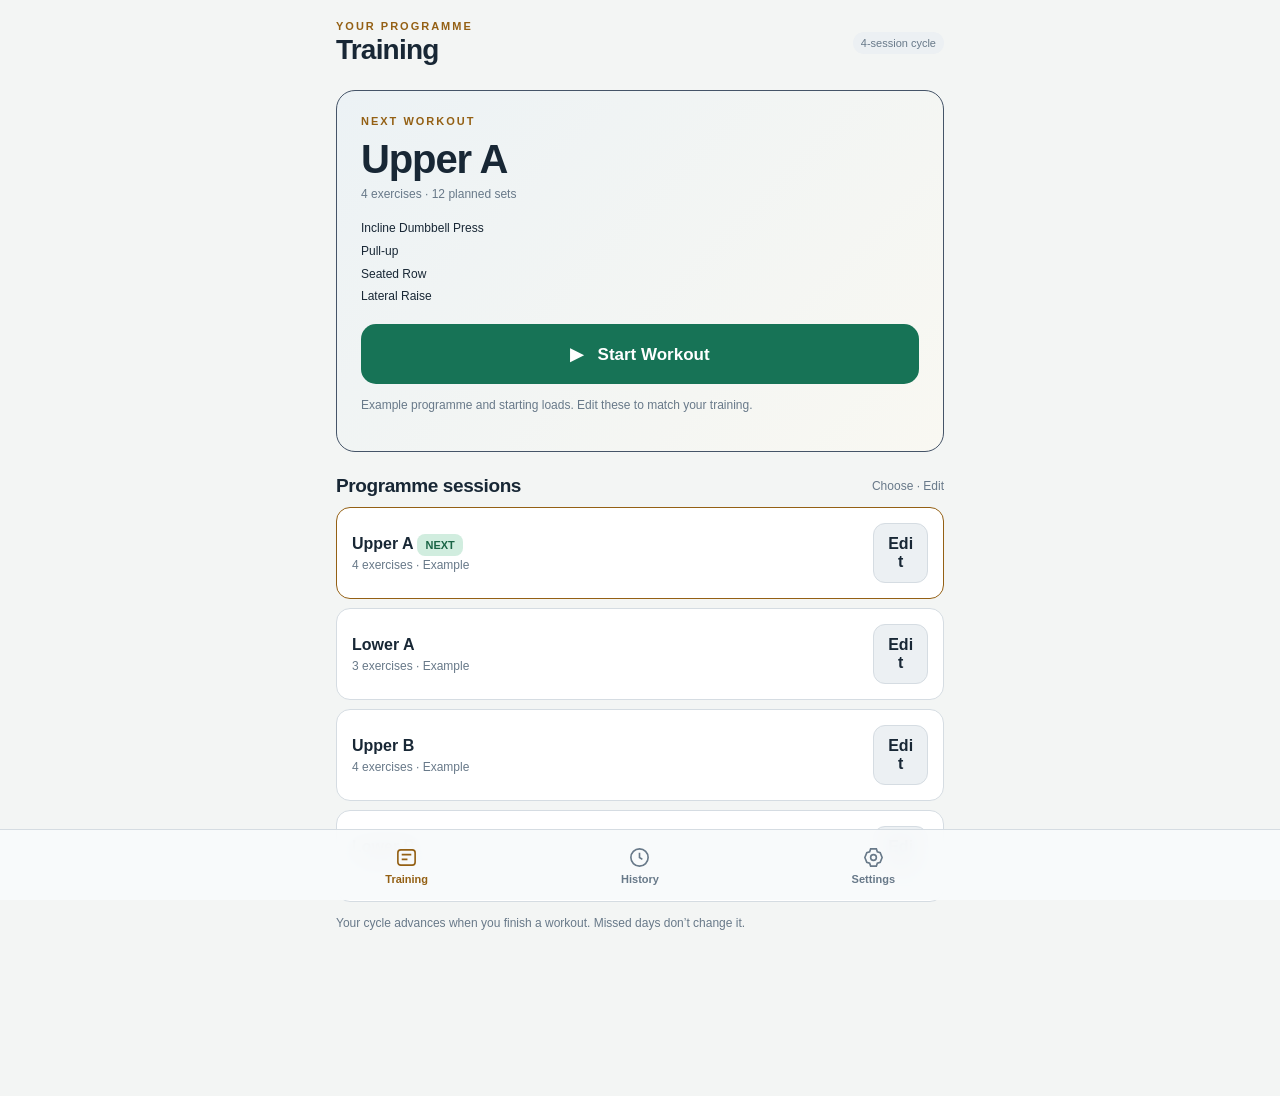
==== index.html @ 86fdd505 "Implement iPhone Training Log Milestone 1" ====
<!doctype html>
<html lang="en-AU"><head>
<meta charset="utf-8"><meta name="viewport" content="width=device-width,initial-scale=1,viewport-fit=cover">
<meta name="theme-color" content="#101923"><meta name="apple-mobile-web-app-capable" content="yes">
<meta name="apple-mobile-web-app-status-bar-style" content="default">
<link rel="manifest" href="./manifest.webmanifest"><link rel="apple-touch-icon" href="./apple-touch-icon.png">
<link rel="icon" href="./icon.svg"><link rel="stylesheet" href="./styles.css"><title>Training Log</title>
</head><body><main id="app" class="app"><p>Loading your training log…</p></main><div id="status" role="status" aria-live="polite"></div><nav id="nav" class="nav" aria-label="Main navigation"></nav><script type="module" src="./app.js"></script></body></html>
---- styles.css ----
:root{font-family:Inter,-apple-system,BlinkMacSystemFont,"Segoe UI",sans-serif;color-scheme:dark;--bg:#0d151e;--card:#182533;--card2:#202f40;--border:#314152;--text:#f4f5f4;--muted:#9cacba;--gold:#dcaa5c;--green:#248564;--green2:#1d473e}*{box-sizing:border-box}body{margin:0;background:var(--bg);color:var(--text)}button,input,select{font:inherit}button{cursor:pointer}button:disabled{opacity:.42;cursor:default}.app{max-width:700px;margin:auto;min-height:100dvh;padding:calc(env(safe-area-inset-top) + 20px) 16px calc(env(safe-area-inset-bottom) + 100px)}header{display:flex;justify-content:space-between;align-items:center;margin-bottom:24px}h1{font-size:28px;margin:2px 0 0;letter-spacing:-.8px}h2{font-size:19px;letter-spacing:-.4px;margin:0}h3{font-size:16px;margin:0}.eyebrow{font-size:11px;font-weight:800;letter-spacing:2px;color:var(--gold);text-transform:uppercase}.muted{color:var(--muted)}.small{font-size:12px}.card{border:1px solid var(--border);background:var(--card);border-radius:19px;padding:17px;margin:12px 0}.hero{background:linear-gradient(135deg,#243649,#192836 72%);border-color:#455468}.hero-title{font-size:33px;font-weight:850;letter-spacing:-1.1px;margin:10px 0 5px}.bigbtn{border:0;border-radius:15px;background:var(--green);color:white;font-weight:800;font-size:17px;padding:19px 20px;width:100%;min-height:60px}.goldbtn{background:var(--gold);color:#16202c}.ghost{border:1px solid var(--border);border-radius:12px;background:var(--card2);color:var(--text);padding:11px 13px;font-weight:650}.ghost.active{border-color:var(--gold);color:var(--gold)}.danger{color:#ed9788}.section-title{display:flex;justify-content:space-between;align-items:center;margin:23px 0 10px}.workout-option{display:flex;justify-content:space-between;gap:12px;align-items:center;border:1px solid var(--border);background:var(--card);border-radius:14px;padding:15px;margin:9px 0}.workout-option.selected{border-color:var(--gold)}.option-name{font-size:16px;font-weight:800}.preview{line-height:1.8}.row{display:flex;align-items:center;justify-content:space-between;gap:10px}.stack{display:flex;flex-direction:column;gap:5px}.nav{position:fixed;bottom:0;left:0;right:0;background:#111d29ee;backdrop-filter:blur(12px);border-top:1px solid var(--border);display:flex;justify-content:center;padding:11px 10px calc(env(safe-area-inset-bottom) + 10px);z-index:20}.nav-inner{width:min(700px,100%);display:grid;grid-template-columns:repeat(3,1fr)}.nav button{border:0;background:none;color:var(--muted);display:flex;flex-direction:column;gap:4px;align-items:center;font-size:11px;font-weight:700;padding:5px}.nav button.active{color:var(--gold)}.nav .ico{font-size:22px}.exercise{padding:0;overflow:hidden}.exhead{display:flex;width:100%;border:0;background:transparent;color:var(--text);justify-content:space-between;align-items:center;text-align:left;padding:17px;gap:12px}.exbody{border-top:1px solid var(--border);padding:14px}.setcard{border:1px solid var(--border);border-radius:14px;padding:12px;margin:10px 0;background:var(--card2)}.setcard.done{border-color:#397c65;background:var(--green2)}.controls{display:grid;grid-template-columns:1fr 1fr;gap:11px;margin:12px 0}.qty{display:grid;grid-template-columns:42px 1fr 42px;align-items:center;gap:5px;margin-top:6px}.qty button{border:1px solid #4d5f6e;background:#304357;color:white;border-radius:10px;min-height:47px;font-size:24px}.qty input{width:100%;min-width:0;border:1px solid var(--border);background:#111d29;color:white;text-align:center;border-radius:10px;height:47px;font-size:18px;font-weight:800}.subtle{font-size:11px;color:var(--muted)}.inline-actions{display:flex;gap:8px;flex-wrap:wrap}.inline-actions button{flex:1}.field{display:flex;flex-direction:column;gap:7px;margin:12px 0}.field input,.field select{background:var(--card2);color:var(--text);border:1px solid var(--border);border-radius:12px;padding:14px;width:100%;font-size:16px}.pill{font-size:11px;padding:5px 8px;background:#2a3848;border-radius:30px;color:#c6d5e2}.success{color:#7fd5ab}.divider{height:1px;background:var(--border);margin:15px 0}.toast{position:fixed;z-index:40;left:50%;top:calc(env(safe-area-inset-top) + 14px);transform:translateX(-50%);border:1px solid #527a67;background:#214d40;color:white;padding:12px 22px;border-radius:12px;max-width:94%;font-weight:750;box-shadow:0 10px 35px #0008}.badge{background:#253b38;color:#91ddb2;padding:5px 8px;border-radius:8px;font-size:11px}.stepper{display:grid;grid-template-columns:50px 1fr 50px;gap:8px;align-items:center}.stepper button{height:52px;background:#334756;border:1px solid #516678;border-radius:12px;color:white;font-size:24px}.stepper strong{text-align:center;font-size:29px}.month{font-size:12px;color:var(--muted)}.hidden{display:none!important}body.light{--bg:#f3f5f4;--card:#ffffff;--card2:#ecf0f3;--border:#d5dce2;--text:#182735;--muted:#687989;color-scheme:light}body.light .qty input{background:#fff;color:#182735}body.light .nav{background:#f8fafbef}body.light .hero{background:linear-gradient(135deg,#ecf2f5,#f9f8f2)}body.light .field input,body.light .field select{color:#182735}body.light .qty button,body.light .stepper button{color:#fff}@media(max-width:380px){.controls{gap:6px}.qty{grid-template-columns:36px 1fr 36px}.card{padding:13px}}
:root{--navbg:#111d29f5;--input:#111d29;--inputtext:#f4f5f4;--previous:#21364b;--green2:#193d33}body.light{--navbg:#f8fafbf5;--input:#fff;--inputtext:#182735;--previous:#e6eef7;--green2:#e5f3eb;--green:#177356;--gold:#946014}button,a,input,select{touch-action:manipulation}button:focus-visible,input:focus-visible,select:focus-visible{outline:3px solid var(--gold);outline-offset:3px}button{min-height:44px}body{overflow-wrap:anywhere}.app{max-width:640px;padding-bottom:calc(env(safe-area-inset-bottom) + 150px)}.nav,.light .nav{background:var(--navbg)}.hero{padding:24px}.hero-title{font-size:40px}.preview{margin:16px 0;line-height:1.9}.progressbar{height:5px;background:var(--border);border-radius:9px;margin-top:14px;overflow:hidden}.progressbar span{display:block;height:100%;background:var(--gold)}.workout-option{width:100%;text-align:left;color:var(--text)}.workout-option .stack{flex:1}.control-row{display:grid;grid-template-columns:70px 1fr;align-items:center;gap:12px;margin:12px 0}.control-row label{font-size:12px;font-weight:700;color:var(--muted)}.qty{grid-template-columns:52px minmax(65px,1fr) 52px;gap:8px;margin:0}.qty button{min-height:52px;background:var(--card);color:var(--text);border-color:var(--border);font-weight:700}.qty input,.light .qty input{height:52px;font-size:23px;background:var(--input);color:var(--inputtext)}.setcard{padding:15px}.setcard .bigbtn{min-height:52px;font-size:16px}.previous-sets{display:grid;grid-template-columns:repeat(3,minmax(0,1fr));gap:7px;margin:10px 0 18px}.previous-tile{background:var(--previous);border-radius:10px;padding:11px 8px;display:flex;flex-direction:column;gap:6px;font-size:12px}.previous-tile strong{font-size:14px}.statgrid{display:grid;grid-template-columns:repeat(2,1fr);gap:12px}.statgrid strong{font-size:30px}.statgrid .card{margin:0}.resume{position:absolute;bottom:100%;width:min(608px,calc(100% - 32px));background:var(--card);border:1px solid var(--green);border-radius:12px;margin-bottom:8px;padding:9px 14px;display:flex;justify-content:space-between;align-items:center;color:var(--text);box-shadow:0 4px 18px #0003}.resume strong{color:var(--gold)}.nav .nav-inner button{min-height:48px}.nav svg{width:23px;height:23px;stroke:currentColor;fill:none;stroke-width:1.7}.saved{font-size:12px;color:var(--muted);white-space:nowrap}.error-banner{position:sticky;top:0;background:#7f2e26;color:white;padding:14px;border-radius:12px;z-index:30;margin:10px 0}.error-banner p{margin:0 0 8px}.editor-row{padding:16px;border:1px solid var(--border);border-radius:15px;background:var(--card);margin:12px 0}.editor-fields{display:grid;grid-template-columns:repeat(2,minmax(0,1fr));gap:10px}.editor-fields .field{margin:0}.wide{grid-column:1/-1}.editor-actions{display:flex;align-items:center;gap:8px;margin-top:14px}.editor-actions button{min-width:44px}.remove{margin-left:auto}.field label{font-size:13px;color:var(--muted)}.empty{text-align:center;padding:32px 24px}.empty-mark{font-size:38px;color:var(--gold);margin-bottom:16px}.pill,.light .pill{color:var(--muted);background:var(--card2)}.badge{color:#94e4b5;background:#214e3e}body.light .badge{color:#1b6546;background:#d1eddf}.danger{color:#d14d38}.note{line-height:1.6}.time{font-variant-numeric:tabular-nums;font-size:21px;font-weight:700;white-space:nowrap}.filter{width:100%;padding:13px;background:var(--card);border:1px solid var(--border);border-radius:12px;color:var(--text)}.endcard{margin-top:24px}.group-label{color:var(--gold);font-size:12px;margin-bottom:12px}.hidden{display:none!important}@media(max-width:380px){.control-row{grid-template-columns:60px 1fr;gap:8px}.qty{grid-template-columns:48px minmax(56px,1fr) 48px;gap:5px}.hero{padding:19px}.hero-title{font-size:34px}}@media(prefers-reduced-motion:no-preference){button{transition:background .15s,border-color .15s}}input::-webkit-inner-spin-button{appearance:none}input[type=number]{appearance:textfield}
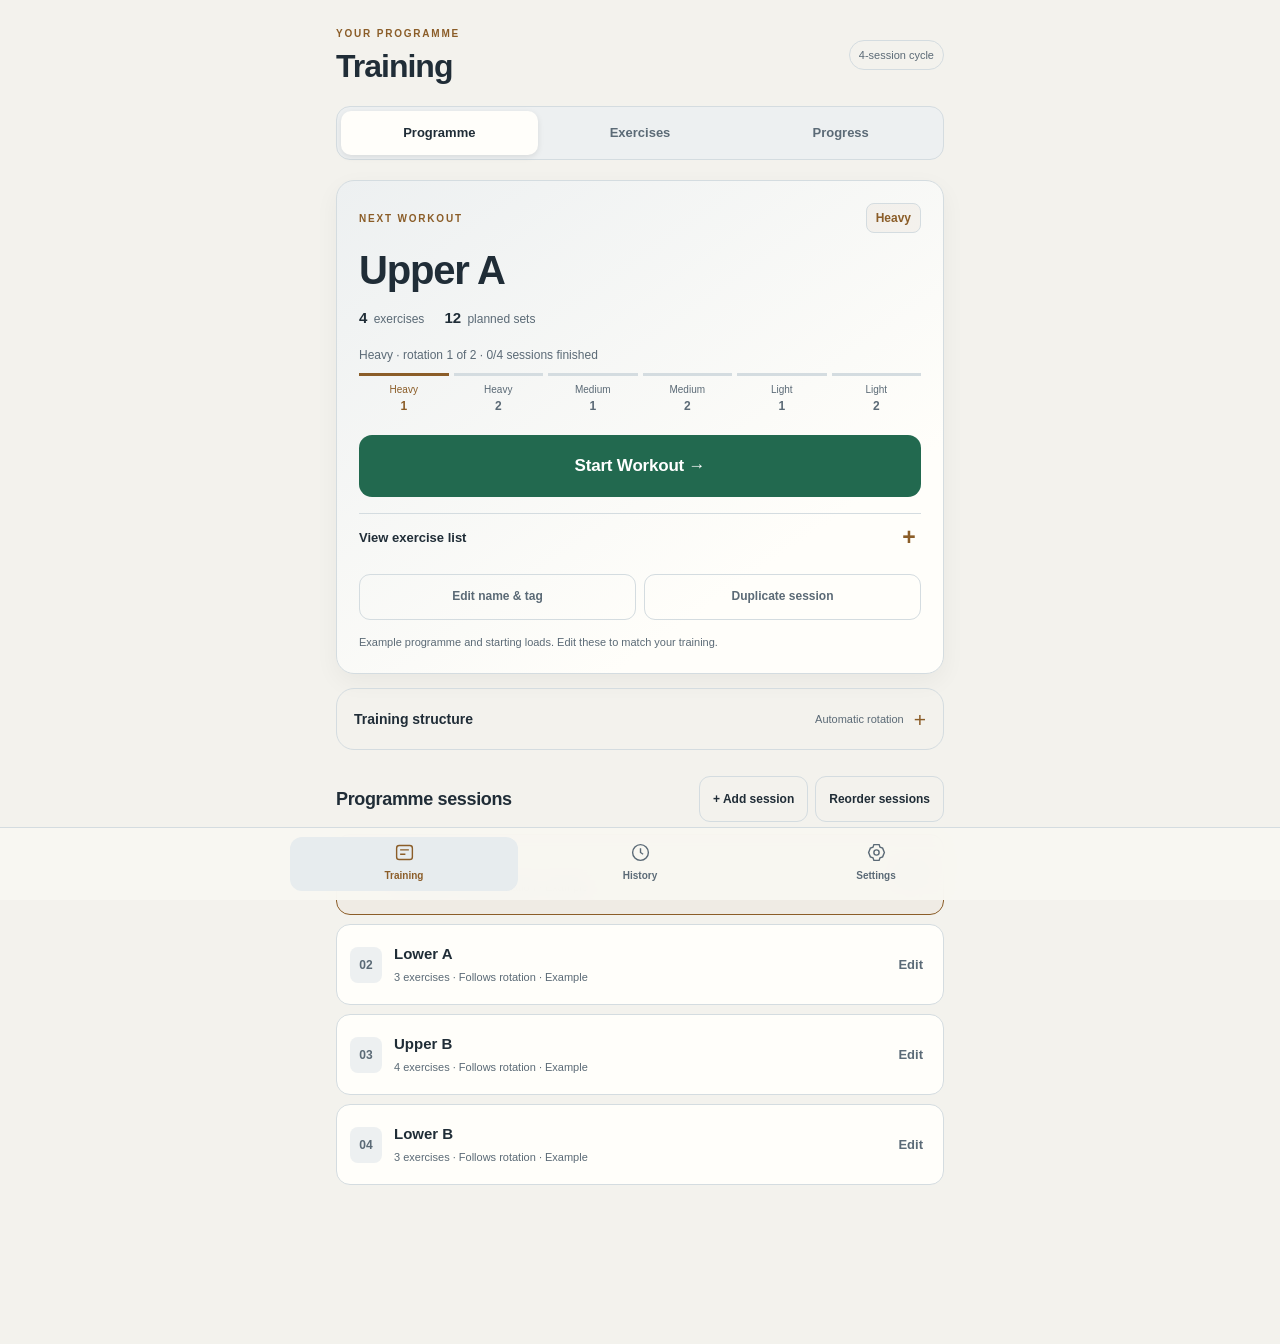
==== commit 7618512a: "Refine mobile visual hierarchy, slate/amber palette and workout cards (v0.13.0)" ====
--- a/index.html
+++ b/index.html
@@ -1,8 +1,8 @@
 <!doctype html>
 <html lang="en-AU"><head>
 <meta charset="utf-8"><meta name="viewport" content="width=device-width,initial-scale=1,viewport-fit=cover">
-<meta name="theme-color" content="#101923"><meta name="apple-mobile-web-app-capable" content="yes">
+<meta name="theme-color" content="#101820"><meta name="apple-mobile-web-app-capable" content="yes">
 <meta name="apple-mobile-web-app-status-bar-style" content="default">
 <link rel="manifest" href="./manifest.webmanifest"><link rel="apple-touch-icon" href="./apple-touch-icon.png">
-<link rel="icon" href="./icon.svg"><link rel="stylesheet" href="./styles.css"><title>Training Log</title>
+<link rel="icon" href="./icon.svg"><link rel="stylesheet" href="./styles.css"><link rel="stylesheet" href="./polish.css"><title>Training Log</title>
 </head><body><main id="app" class="app"><p>Loading your training log…</p></main><div id="status" role="status" aria-live="polite"></div><nav id="nav" class="nav" aria-label="Main navigation"></nav><script type="module" src="./app.js"></script></body></html>
--- a/styles.css
+++ b/styles.css
@@ -1,3 +1,99 @@
 
 :root{font-family:Inter,-apple-system,BlinkMacSystemFont,"Segoe UI",sans-serif;color-scheme:dark;--bg:#0d151e;--card:#182533;--card2:#202f40;--border:#314152;--text:#f4f5f4;--muted:#9cacba;--gold:#dcaa5c;--green:#248564;--green2:#1d473e}*{box-sizing:border-box}body{margin:0;background:var(--bg);color:var(--text)}button,input,select{font:inherit}button{cursor:pointer}button:disabled{opacity:.42;cursor:default}.app{max-width:700px;margin:auto;min-height:100dvh;padding:calc(env(safe-area-inset-top) + 20px) 16px calc(env(safe-area-inset-bottom) + 100px)}header{display:flex;justify-content:space-between;align-items:center;margin-bottom:24px}h1{font-size:28px;margin:2px 0 0;letter-spacing:-.8px}h2{font-size:19px;letter-spacing:-.4px;margin:0}h3{font-size:16px;margin:0}.eyebrow{font-size:11px;font-weight:800;letter-spacing:2px;color:var(--gold);text-transform:uppercase}.muted{color:var(--muted)}.small{font-size:12px}.card{border:1px solid var(--border);background:var(--card);border-radius:19px;padding:17px;margin:12px 0}.hero{background:linear-gradient(135deg,#243649,#192836 72%);border-color:#455468}.hero-title{font-size:33px;font-weight:850;letter-spacing:-1.1px;margin:10px 0 5px}.bigbtn{border:0;border-radius:15px;background:var(--green);color:white;font-weight:800;font-size:17px;padding:19px 20px;width:100%;min-height:60px}.goldbtn{background:var(--gold);color:#16202c}.ghost{border:1px solid var(--border);border-radius:12px;background:var(--card2);color:var(--text);padding:11px 13px;font-weight:650}.ghost.active{border-color:var(--gold);color:var(--gold)}.danger{color:#ed9788}.section-title{display:flex;justify-content:space-between;align-items:center;margin:23px 0 10px}.workout-option{display:flex;justify-content:space-between;gap:12px;align-items:center;border:1px solid var(--border);background:var(--card);border-radius:14px;padding:15px;margin:9px 0}.workout-option.selected{border-color:var(--gold)}.option-name{font-size:16px;font-weight:800}.preview{line-height:1.8}.row{display:flex;align-items:center;justify-content:space-between;gap:10px}.stack{display:flex;flex-direction:column;gap:5px}.nav{position:fixed;bottom:0;left:0;right:0;background:#111d29ee;backdrop-filter:blur(12px);border-top:1px solid var(--border);display:flex;justify-content:center;padding:11px 10px calc(env(safe-area-inset-bottom) + 10px);z-index:20}.nav-inner{width:min(700px,100%);display:grid;grid-template-columns:repeat(3,1fr)}.nav button{border:0;background:none;color:var(--muted);display:flex;flex-direction:column;gap:4px;align-items:center;font-size:11px;font-weight:700;padding:5px}.nav button.active{color:var(--gold)}.nav .ico{font-size:22px}.exercise{padding:0;overflow:hidden}.exhead{display:flex;width:100%;border:0;background:transparent;color:var(--text);justify-content:space-between;align-items:center;text-align:left;padding:17px;gap:12px}.exbody{border-top:1px solid var(--border);padding:14px}.setcard{border:1px solid var(--border);border-radius:14px;padding:12px;margin:10px 0;background:var(--card2)}.setcard.done{border-color:#397c65;background:var(--green2)}.controls{display:grid;grid-template-columns:1fr 1fr;gap:11px;margin:12px 0}.qty{display:grid;grid-template-columns:42px 1fr 42px;align-items:center;gap:5px;margin-top:6px}.qty button{border:1px solid #4d5f6e;background:#304357;color:white;border-radius:10px;min-height:47px;font-size:24px}.qty input{width:100%;min-width:0;border:1px solid var(--border);background:#111d29;color:white;text-align:center;border-radius:10px;height:47px;font-size:18px;font-weight:800}.subtle{font-size:11px;color:var(--muted)}.inline-actions{display:flex;gap:8px;flex-wrap:wrap}.inline-actions button{flex:1}.field{display:flex;flex-direction:column;gap:7px;margin:12px 0}.field input,.field select{background:var(--card2);color:var(--text);border:1px solid var(--border);border-radius:12px;padding:14px;width:100%;font-size:16px}.pill{font-size:11px;padding:5px 8px;background:#2a3848;border-radius:30px;color:#c6d5e2}.success{color:#7fd5ab}.divider{height:1px;background:var(--border);margin:15px 0}.toast{position:fixed;z-index:40;left:50%;top:calc(env(safe-area-inset-top) + 14px);transform:translateX(-50%);border:1px solid #527a67;background:#214d40;color:white;padding:12px 22px;border-radius:12px;max-width:94%;font-weight:750;box-shadow:0 10px 35px #0008}.badge{background:#253b38;color:#91ddb2;padding:5px 8px;border-radius:8px;font-size:11px}.stepper{display:grid;grid-template-columns:50px 1fr 50px;gap:8px;align-items:center}.stepper button{height:52px;background:#334756;border:1px solid #516678;border-radius:12px;color:white;font-size:24px}.stepper strong{text-align:center;font-size:29px}.month{font-size:12px;color:var(--muted)}.hidden{display:none!important}body.light{--bg:#f3f5f4;--card:#ffffff;--card2:#ecf0f3;--border:#d5dce2;--text:#182735;--muted:#687989;color-scheme:light}body.light .qty input{background:#fff;color:#182735}body.light .nav{background:#f8fafbef}body.light .hero{background:linear-gradient(135deg,#ecf2f5,#f9f8f2)}body.light .field input,body.light .field select{color:#182735}body.light .qty button,body.light .stepper button{color:#fff}@media(max-width:380px){.controls{gap:6px}.qty{grid-template-columns:36px 1fr 36px}.card{padding:13px}}
 :root{--navbg:#111d29f5;--input:#111d29;--inputtext:#f4f5f4;--previous:#21364b;--green2:#193d33}body.light{--navbg:#f8fafbf5;--input:#fff;--inputtext:#182735;--previous:#e6eef7;--green2:#e5f3eb;--green:#177356;--gold:#946014}button,a,input,select{touch-action:manipulation}button:focus-visible,input:focus-visible,select:focus-visible{outline:3px solid var(--gold);outline-offset:3px}button{min-height:44px}body{overflow-wrap:anywhere}.app{max-width:640px;padding-bottom:calc(env(safe-area-inset-bottom) + 150px)}.nav,.light .nav{background:var(--navbg)}.hero{padding:24px}.hero-title{font-size:40px}.preview{margin:16px 0;line-height:1.9}.progressbar{height:5px;background:var(--border);border-radius:9px;margin-top:14px;overflow:hidden}.progressbar span{display:block;height:100%;background:var(--gold)}.workout-option{width:100%;text-align:left;color:var(--text)}.workout-option .stack{flex:1}.control-row{display:grid;grid-template-columns:70px 1fr;align-items:center;gap:12px;margin:12px 0}.control-row label{font-size:12px;font-weight:700;color:var(--muted)}.qty{grid-template-columns:52px minmax(65px,1fr) 52px;gap:8px;margin:0}.qty button{min-height:52px;background:var(--card);color:var(--text);border-color:var(--border);font-weight:700}.qty input,.light .qty input{height:52px;font-size:23px;background:var(--input);color:var(--inputtext)}.setcard{padding:15px}.setcard .bigbtn{min-height:52px;font-size:16px}.previous-sets{display:grid;grid-template-columns:repeat(3,minmax(0,1fr));gap:7px;margin:10px 0 18px}.previous-tile{background:var(--previous);border-radius:10px;padding:11px 8px;display:flex;flex-direction:column;gap:6px;font-size:12px}.previous-tile strong{font-size:14px}.statgrid{display:grid;grid-template-columns:repeat(2,1fr);gap:12px}.statgrid strong{font-size:30px}.statgrid .card{margin:0}.resume{position:absolute;bottom:100%;width:min(608px,calc(100% - 32px));background:var(--card);border:1px solid var(--green);border-radius:12px;margin-bottom:8px;padding:9px 14px;display:flex;justify-content:space-between;align-items:center;color:var(--text);box-shadow:0 4px 18px #0003}.resume strong{color:var(--gold)}.nav .nav-inner button{min-height:48px}.nav svg{width:23px;height:23px;stroke:currentColor;fill:none;stroke-width:1.7}.saved{font-size:12px;color:var(--muted);white-space:nowrap}.error-banner{position:sticky;top:0;background:#7f2e26;color:white;padding:14px;border-radius:12px;z-index:30;margin:10px 0}.error-banner p{margin:0 0 8px}.editor-row{padding:16px;border:1px solid var(--border);border-radius:15px;background:var(--card);margin:12px 0}.editor-fields{display:grid;grid-template-columns:repeat(2,minmax(0,1fr));gap:10px}.editor-fields .field{margin:0}.wide{grid-column:1/-1}.editor-actions{display:flex;align-items:center;gap:8px;margin-top:14px}.editor-actions button{min-width:44px}.remove{margin-left:auto}.field label{font-size:13px;color:var(--muted)}.empty{text-align:center;padding:32px 24px}.empty-mark{font-size:38px;color:var(--gold);margin-bottom:16px}.pill,.light .pill{color:var(--muted);background:var(--card2)}.badge{color:#94e4b5;background:#214e3e}body.light .badge{color:#1b6546;background:#d1eddf}.danger{color:#d14d38}.note{line-height:1.6}.time{font-variant-numeric:tabular-nums;font-size:21px;font-weight:700;white-space:nowrap}.filter{width:100%;padding:13px;background:var(--card);border:1px solid var(--border);border-radius:12px;color:var(--text)}.endcard{margin-top:24px}.group-label{color:var(--gold);font-size:12px;margin-bottom:12px}.hidden{display:none!important}@media(max-width:380px){.control-row{grid-template-columns:60px 1fr;gap:8px}.qty{grid-template-columns:48px minmax(56px,1fr) 48px;gap:5px}.hero{padding:19px}.hero-title{font-size:34px}}@media(prefers-reduced-motion:no-preference){button{transition:background .15s,border-color .15s}}input::-webkit-inner-spin-button{appearance:none}input[type=number]{appearance:textfield}
+/* Keep light-mode controls legible; give numeric controls full width on phones. */
+body.light .qty button{color:var(--text)}
+.goldbtn{background:#dcaa5c;color:#16202c}
+.control-row{grid-template-columns:70px minmax(0,1fr)}
+.qty{min-width:0}
+@media(max-width:430px){.control-row{grid-template-columns:minmax(0,1fr);gap:7px}.control-row label br{display:none}.control-row label{display:flex;gap:4px}.exercise{padding:0}}
+.workout-option .ghost{flex-shrink:0;white-space:nowrap}
+/* Keep programme controls and custom session names within narrow screens. */
+.section-title{flex-wrap:wrap;gap:10px}
+.section-title>button{flex-shrink:0;min-height:44px}
+.workout-option>.exhead{flex:1;min-width:0}
+.workout-option .stack{min-width:0;overflow-wrap:anywhere}
+.hero-title{overflow-wrap:anywhere}
+/* Clear, stable exercise headers even when a name wraps across lines. */
+.exercise>.exhead{min-height:82px;padding:17px 16px;gap:14px}
+.exercise>.exhead>.stack{flex:1;min-width:0;gap:7px;overflow-wrap:anywhere}
+.exercise>.exhead strong{font-size:17px;line-height:1.4}
+.exercise>.exhead>span[aria-hidden="true"]{flex:0 0 36px;width:36px;height:36px;display:grid;place-items:center;border:1px solid var(--border);border-radius:50%;background:var(--card2);line-height:1}
+.exercise>.exhead[aria-expanded="true"]>span[aria-hidden="true"]{border-color:var(--gold)}
+.exercise>.exhead:focus-visible{outline:2px solid var(--gold);outline-offset:-4px;border-radius:18px}
+.exercise-status{display:flex;align-items:center;flex-wrap:wrap;gap:8px}
+.exercise-status .badge{white-space:nowrap}
+.exercise-log{font-size:12px;line-height:1.6;font-weight:500;color:var(--text);overflow-wrap:anywhere}
+.exercise.complete{border-color:var(--green)}
+.exercise.complete>.exhead{background:var(--green2)}
+/* Make the current set readable at a glance and distinguish Undo from Log. */
+.setcard{border-radius:16px;padding:16px;margin:14px 0}
+.setcard>.row:first-child{margin-bottom:16px}
+.setcard>.row:first-child>strong{font-size:18px;line-height:1.4}
+.setcard .control-row{gap:8px;margin:15px 0}
+.setcard .control-row label{font-size:13px;letter-spacing:.2px}
+.setcard .qty input{height:56px;font-size:28px;font-variant-numeric:tabular-nums}
+.setcard .qty button{min-height:56px;font-size:27px}
+.setcard>.bigbtn{margin-top:4px;min-height:56px;font-size:17px}
+.setcard.done>.bigbtn{background:var(--card);color:var(--text);border:1px solid var(--border);font-size:15px}
+.setcard.done>.row:first-child>strong{color:#a7e8c1}
+body.light .setcard.done>.row:first-child>strong{color:#176247}
+/* Separate dates, names and recorded results in the workout history. */
+.history-entry{padding:17px 16px;gap:14px;align-items:center}
+.history-main{display:flex;flex:1;min-width:0;flex-direction:column;gap:12px}
+.history-top{display:flex;align-items:center;justify-content:space-between;flex-wrap:wrap;gap:8px;font-size:12px;color:var(--muted)}
+.history-top .pill{white-space:nowrap}
+.history-name{font-size:18px;line-height:1.4;overflow-wrap:anywhere}
+.history-metrics{display:flex;flex-wrap:wrap;gap:10px 18px;color:var(--muted);font-size:12px;line-height:1.5}
+.history-metrics strong{font-size:15px;font-variant-numeric:tabular-nums;color:var(--text);margin-right:3px}
+.history-chevron{flex:0 0 20px;text-align:center;font-size:28px;color:var(--gold)}
+.workout-recap{margin-top:16px}
+.recap-exercise+.recap-exercise{border-top:1px solid var(--border);margin-top:16px;padding-top:16px}
+.recap-exercise h4{font-size:15px;line-height:1.5;margin:0 0 6px;overflow-wrap:anywhere}
+.recap-set{display:flex;align-items:baseline;justify-content:space-between;gap:12px;padding:10px 0}
+.recap-set>span{flex-shrink:0;font-size:12px}
+.recap-set strong{min-width:0;text-align:right;font-size:16px;line-height:1.5;font-variant-numeric:tabular-nums;overflow-wrap:anywhere}
+.recap-set strong span{font-size:12px;font-weight:500}
+/* A shared set / load / reps layout for reviews, records and comparisons. */
+.set-table{width:100%;table-layout:fixed;border-collapse:collapse;margin:12px 0 18px;font-size:14px;font-variant-numeric:tabular-nums}
+.set-table .set-column{width:36%}
+.set-table .value-column{width:32%}
+.set-table th,.set-table td{padding:12px 8px;border-bottom:1px solid var(--border);text-align:right;overflow-wrap:anywhere}
+.set-table th:first-child{padding-left:0;text-align:left}
+.set-table th:last-child,.set-table td:last-child{padding-right:0}
+.set-table thead th{font-size:12px;font-weight:650;color:var(--muted)}
+.set-table tbody th{font-size:13px;font-weight:600}
+.set-table td{font-size:17px;font-weight:750}
+.set-table .unlogged-row{color:var(--muted)}
+.set-status{display:block;font-size:11px;font-weight:500;margin-top:4px;color:var(--muted)}
+.unlogged-notice{font-size:14px;line-height:1.6;border-left:3px solid var(--gold);padding:10px 12px;background:var(--card2);border-radius:0 8px 8px 0}
+.finish-actions{display:grid;gap:12px;margin-top:18px}
+.finish-actions>.ghost{min-height:52px;white-space:normal;line-height:1.5}
+.review-heading{font-size:17px;margin-top:24px}
+.exercise-visibility{margin:16px 0}
+/* Keep the workout action close; expand the programme preview on demand. */
+.programme-preview{margin:16px 0;border-top:1px solid var(--border)}
+.programme-preview summary{display:flex;align-items:center;justify-content:space-between;gap:12px;min-height:48px;padding:12px 0;cursor:pointer;list-style:none;font-size:14px;font-weight:700;color:var(--text)}
+.programme-preview summary::-webkit-details-marker{display:none}
+.programme-preview summary::after{content:'+';flex:0 0 24px;text-align:center;color:var(--gold);font-size:23px;line-height:1}
+.programme-preview[open] summary::after{content:'−'}
+.programme-preview summary:focus-visible{outline:2px solid var(--gold);outline-offset:3px;border-radius:6px}
+.programme-preview ol{margin:0;padding:0 0 0 22px;font-size:13px;line-height:1.5}
+.programme-preview li{padding:10px 0;border-top:1px solid var(--border)}
+.programme-preview li::marker{color:var(--muted)}
+.preview-exercise{display:flex;justify-content:space-between;align-items:baseline;gap:12px}
+.preview-exercise>span:first-child{min-width:0;overflow-wrap:anywhere}
+.preview-exercise>span:last-child{flex-shrink:0;white-space:nowrap}
+.field input[type="checkbox"]{width:20px;height:20px;padding:0;vertical-align:middle;margin-right:8px;accent-color:var(--green)}
+.group-badge{display:block;width:fit-content;max-width:100%;margin:7px 0;color:var(--gold);border:1px solid var(--border);border-radius:8px;padding:5px 8px;font-size:11px;font-weight:700;line-height:1.4;overflow-wrap:anywhere}
+.group-editor summary{font-weight:750;cursor:pointer;min-height:44px;display:list-item;padding:10px 0;line-height:1.5}
+.group-editor summary:focus-visible{outline:2px solid var(--gold);outline-offset:3px;border-radius:5px}
+.group-choice{display:flex;align-items:center;gap:12px;min-height:48px;padding:10px 0;border-top:1px solid var(--border);cursor:pointer;font-size:14px;line-height:1.5}
+.group-choice input[type="checkbox"]{width:22px;height:22px;min-height:22px;margin:0;padding:0;flex-shrink:0;accent-color:var(--green)}
+.group-choice>span{min-width:0;overflow-wrap:anywhere}.group-summary{display:flex;align-items:center;justify-content:space-between;gap:12px;margin:12px 0;padding:10px 0;border-bottom:1px solid var(--border)}
+.group-summary>span{display:flex;flex-direction:column;gap:5px;min-width:0;overflow-wrap:anywhere}.group-summary button{flex-shrink:0}
+.order-session-name{min-width:0;overflow-wrap:anywhere}.order-arrows{flex-wrap:nowrap;flex-shrink:0}
+.editor-drag-row{display:flex;align-items:center;justify-content:space-between;gap:10px}.editor-drag-row:empty{display:none}.drag-handle{display:flex;align-items:center;justify-content:center;gap:7px;margin-left:auto;min-width:84px;min-height:48px;touch-action:none;cursor:grab;user-select:none;-webkit-user-select:none;-webkit-touch-callout:none}.drag-handle svg{width:13px;height:22px;fill:currentColor;pointer-events:none}.drag-handle span{pointer-events:none}.drag-handle[aria-pressed="true"]{cursor:grabbing;border-color:var(--gold);color:var(--gold)}.editor-row.drag-source{opacity:.65}.editor-row.drop-before{box-shadow:inset 0 4px 0 var(--gold)}.editor-row.drop-after{box-shadow:inset 0 -4px 0 var(--gold)}
+.library-search{display:grid;grid-template-columns:minmax(0,1fr) auto;align-items:end;gap:10px;margin:14px 0 18px}.library-search .field{margin:0;min-width:0}.library-search button{min-height:48px}.library-entry{width:100%;text-align:left;color:var(--text);min-height:72px}.library-entry .stack{min-width:0;overflow-wrap:anywhere}.library-entry>span:last-child{flex-shrink:0}.library-entry:focus-visible{outline:2px solid var(--gold);outline-offset:3px}.exercise-history{background:var(--card2)}.exercise-history .row>.stack{min-width:0;overflow-wrap:anywhere}.exercise-history .row>button{flex-shrink:0}
+.progress-totals .card{min-width:0}.progress-totals strong{font-size:clamp(23px,6vw,30px);overflow-wrap:anywhere}.load-chart{display:block;width:100%;height:auto;margin:18px 0 8px;overflow:visible}.load-chart text{fill:var(--muted);font-family:inherit;font-size:11px}.chart-grid{stroke:var(--border);stroke-width:1}.chart-line{fill:none;stroke:var(--gold);stroke-width:2;vector-effect:non-scaling-stroke}.chart-point{fill:var(--gold);stroke:var(--card);stroke-width:1.5}.load-history-row{display:flex;justify-content:space-between;align-items:center;gap:12px;padding:13px 0;border-top:1px solid var(--border)}.load-history-row>.stack{min-width:0;overflow-wrap:anywhere}.load-history-row>button{flex-shrink:0}
+.phase-label{font-size:12px;color:var(--gold);margin:12px 0;line-height:1.6}.phase-steps{display:grid;grid-template-columns:repeat(6,minmax(0,1fr));gap:5px;margin:12px 0 18px}.phase-steps span{font-size:11px;text-align:center;color:var(--muted);padding-top:9px;border-top:4px solid var(--border)}.phase-steps .current{color:var(--gold);border-color:var(--gold)}.comparison-tabs{display:flex;gap:5px;flex-wrap:wrap;margin-bottom:14px}.comparison-tabs button{flex:1;font-size:12px;padding:8px;min-height:44px}.rest-bar{display:flex;align-items:center;justify-content:space-between;gap:12px;background:var(--card);border:1px solid var(--border);padding:10px 14px;border-radius:12px;margin:12px 0;color:var(--muted)}.rest-bar strong{font-variant-numeric:tabular-nums;color:var(--text);margin-left:9px;font-size:19px}
--- a/polish.css
+++ b/polish.css
@@ -0,0 +1,91 @@
+/* A restrained visual layer; workout data and controls retain their contracts. */
+:root{
+  font-family:-apple-system,BlinkMacSystemFont,"Segoe UI",sans-serif;
+  --bg:#101820;--card:#18232e;--card2:#1e2c39;--border:#30404d;
+  --text:#f1f2ee;--muted:#a7b3bd;--gold:#dfb87c;--green:#29765c;
+  --green2:#193b30;--previous:#203447;--input:#13202a;--inputtext:#f1f2ee;
+  --navbg:#101820f5;--selection:#273642;--amber-tint:#dfb87c12;
+}
+body.light{
+  --bg:#f3f2ed;--card:#fffefa;--card2:#edf0f1;--border:#d4dce0;
+  --text:#202d37;--muted:#5b6a76;--gold:#8b5d28;--green:#22694f;
+  --green2:#e4f0e8;--previous:#e6edf3;--input:#fffefa;--inputtext:#202d37;
+  --navbg:#f8f7f2f5;--selection:#e7ecee;--amber-tint:#8b5d280c;
+}
+body{line-height:1.5;-webkit-font-smoothing:antialiased}
+.app{max-width:640px;padding-top:calc(env(safe-area-inset-top) + 26px)}
+header{gap:16px;align-items:center;margin-bottom:22px}
+header>div{min-width:0}h1{font-size:32px;line-height:1.14;font-weight:750;letter-spacing:-1px;margin:7px 0 0}
+h2{font-size:18px;font-weight:700;letter-spacing:-.35px}h3{font-weight:650;line-height:1.45}
+.eyebrow{font-size:10px;letter-spacing:1.8px;font-weight:750}.small{font-size:13px}.subtle{font-size:11px;line-height:1.55}
+.card{border-radius:18px;padding:19px;margin:14px 0;border-color:var(--border);box-shadow:0 3px 14px #00000008}
+.ghost{border-radius:11px;padding:10px 13px;font-weight:600;font-size:13px;line-height:1.4;min-height:46px;background:var(--card2)}
+.ghost.active{border-color:var(--gold);background:var(--amber-tint);color:var(--gold)}
+.bigbtn{border-radius:13px;min-height:58px;font-weight:700;letter-spacing:-.2px;background:var(--green);line-height:1.4}
+.pill,.light .pill{font-size:11px;border:1px solid var(--border);background:transparent;white-space:nowrap;padding:6px 9px}
+.training-tabs{display:grid;grid-template-columns:repeat(3,minmax(0,1fr));gap:4px;padding:4px;background:var(--card2);border:1px solid var(--border);border-radius:14px;margin-bottom:20px}
+.training-tabs .ghost{border:0;background:transparent;border-radius:10px;font-size:13px;font-weight:600;padding:10px 4px;color:var(--muted);min-height:44px}
+.training-tabs .ghost.active{background:var(--card);color:var(--text);box-shadow:0 2px 6px #00000018}
+.hero,body.light .hero{padding:22px;background:linear-gradient(145deg,var(--card2),var(--card) 75%);border-color:var(--border);box-shadow:0 8px 24px #0000000c}
+.hero-heading{display:flex;align-items:center;justify-content:space-between;gap:12px}
+.range-pill{flex-shrink:0;border:1px solid var(--border);border-radius:8px;padding:5px 9px;font-size:12px;font-weight:650;color:var(--gold);background:var(--amber-tint)}
+.hero-title{font-size:clamp(30px,8.5vw,40px);line-height:1.15;letter-spacing:-1.2px;font-weight:750;margin:14px 0 14px}
+.hero-metrics{display:flex;flex-wrap:wrap;gap:10px 20px;font-size:12px;color:var(--muted);margin-bottom:16px}
+.hero-metrics strong{font-size:15px;font-weight:650;color:var(--text);font-variant-numeric:tabular-nums;margin-right:3px}
+.hero-actions{gap:8px;margin-top:2px}.hero-actions .ghost{font-size:12px;background:transparent;color:var(--muted);border-color:var(--border);padding:10px 6px}
+.start-workout{margin-top:2px}.example-note{font-size:11px;margin:14px 0 0}
+.phase-label{color:var(--muted);font-size:12px;margin:12px 0 8px}
+.phase-steps{gap:5px;margin:8px 0 18px}.phase-steps>span{border-top:3px solid var(--border);padding:7px 0 0;font-size:10px;line-height:1.45;min-width:0}
+.phase-steps>span b{font-size:12px;font-weight:650}.phase-steps>span.current{border-color:var(--gold);color:var(--gold)}
+.programme-preview{margin:16px 0 12px}.programme-preview summary{font-size:13px;font-weight:600;min-height:48px}.programme-preview li{padding:11px 0}
+.programme-settings{padding:0 17px;box-shadow:none;background:transparent}
+.programme-settings>summary{display:flex;align-items:center;justify-content:space-between;gap:10px;min-height:60px;cursor:pointer;list-style:none;font-size:14px;font-weight:600}
+.programme-settings>summary::-webkit-details-marker{display:none}.programme-settings>summary::after{content:'+';color:var(--gold);font-size:21px;font-weight:400}
+.programme-settings[open]>summary::after{content:'−'}.programme-settings>summary>.small{margin-left:auto;font-size:11px;font-weight:500;text-align:right}
+.programme-settings>summary:focus-visible{outline:2px solid var(--gold);outline-offset:3px;border-radius:8px}
+.programme-settings form{padding:0 0 17px;border-top:1px solid var(--border)}
+.section-title{margin:26px 0 12px;gap:12px}.session-tools{display:flex;gap:7px;flex-wrap:wrap}.session-tools .ghost{font-size:12px;background:transparent}
+.session-row{padding:12px 13px;border-radius:14px;margin:9px 0;background:var(--card);box-shadow:none;gap:10px}
+.session-row.selected{border-color:var(--gold);background:var(--amber-tint)}
+.session-row .exhead{padding:0;min-width:0;justify-content:flex-start;gap:12px;min-height:55px}
+.session-number{display:grid;place-items:center;width:32px;height:36px;flex:0 0 32px;border-radius:8px;background:var(--card2);color:var(--muted);font-size:12px;font-weight:650;font-variant-numeric:tabular-nums}
+.selected .session-number{color:var(--gold)}.session-row .stack{gap:4px}.session-row .stack>strong{font-size:15px;font-weight:650;line-height:1.5}
+.session-row .small{font-size:11px;line-height:1.6}.session-row>.ghost{border-color:transparent;background:transparent;color:var(--muted);padding:10px 6px}
+.session-row .badge{background:transparent;color:var(--gold);font-size:9px;letter-spacing:.6px;padding:0 0 0 4px;white-space:nowrap}
+.exercise{padding:0;box-shadow:none;border-radius:17px;margin:14px 0}
+.exercise>.exhead{padding:18px 16px;min-height:86px}.exercise>.exhead strong{font-size:17px;font-weight:650;letter-spacing:-.25px}
+.exercise>.exhead>span[aria-hidden="true"]{border-radius:10px;width:32px;height:32px;flex-basis:32px;font-size:20px!important;background:transparent;color:var(--muted)!important}
+.exercise>.exhead[aria-expanded="true"]>span[aria-hidden="true"]{color:var(--gold)!important;border-color:var(--border)}
+.exercise-status .small{font-size:12px}.exercise-log{font-size:12px;color:var(--muted)}
+.badge{font-size:10px;border-radius:6px;padding:4px 7px;font-weight:650}.exercise.complete{border-color:var(--green)}
+.success{color:#98d3b2}.danger{color:#f3a396}body.light .success{color:#27654c}body.light .danger{color:#a3382b}
+.exbody{padding:15px 14px;background:var(--bg)}
+.previous-reference{background:var(--previous);border:1px solid var(--border);border-radius:13px;padding:13px;margin-bottom:19px}
+.reference-label{font-size:9px;font-weight:750;letter-spacing:1.3px;color:var(--muted);margin:0 0 11px}
+.previous-reference .comparison-tabs{display:grid;grid-template-columns:repeat(4,minmax(0,1fr));gap:4px;margin-bottom:12px}
+.previous-reference .comparison-tabs .ghost{font-size:11px;padding:8px 2px;min-width:0;min-height:44px;background:transparent}
+.previous-reference .comparison-tabs .ghost.active{background:var(--card);color:var(--text);border-color:var(--border)}
+.previous-reference .set-table{margin:8px 0 12px}.previous-reference>.note{margin:9px 0 0;font-size:12px}.previous-reference>.subtle{margin:8px 0 0}
+.setcard{padding:16px;border-radius:14px;background:var(--card);margin:14px 0}
+.setcard>.row:first-child>strong{font-size:16px;font-weight:700}.setcard .subtle{line-height:1.55}
+.setcard .qty input,body.light .setcard .qty input{background:var(--input);color:var(--inputtext);font-size:28px;height:56px;border-radius:11px;font-weight:700}
+.setcard .qty button,body.light .setcard .qty button{min-height:56px;border-radius:11px;background:var(--card2);color:var(--text);font-weight:500}
+.setcard .control-row label{font-size:12px;color:var(--muted);letter-spacing:0}
+.setcard.done{background:var(--green2);border-color:var(--green)}.setcard.done>.bigbtn{background:transparent;font-size:14px}
+.set-table thead th{font-size:11px;text-transform:uppercase;letter-spacing:.6px}.set-table tbody th{font-weight:500}.set-table td{font-size:17px;font-weight:650}
+.rest-bar{border-radius:12px;padding:11px 14px;background:transparent}.rest-bar strong{font-size:20px;font-weight:650}.rest-bar .ghost{background:transparent;min-height:44px}
+.exercise-visibility{gap:6px}.exercise-visibility .ghost{font-size:11px;padding:10px 5px;background:transparent}
+.endcard{margin-top:28px;background:transparent;box-shadow:none}.endcard .goldbtn{background:transparent;color:var(--gold);border:1px solid var(--gold)}
+.history-entry{padding:18px 16px;border-radius:15px;margin:11px 0}.history-name{font-size:18px;font-weight:650;letter-spacing:-.3px}.history-main{gap:13px}
+.history-metrics{font-size:12px;gap:12px 22px}.history-metrics strong{font-size:17px;font-weight:650}.history-chevron{font-size:25px;color:var(--muted)}
+.history-top .pill{color:var(--gold);border-color:var(--border)}
+.field>span{font-size:12px;font-weight:600;color:var(--muted)}.field input,.field select{border-radius:11px;min-height:50px}
+.editor-row{border-radius:16px;margin:15px 0}.editor-fields{gap:12px}.editor-actions .ghost{font-size:12px}
+.editor-drag-row{margin-bottom:5px}.drag-handle{font-size:11px;min-height:44px;min-width:75px;background:transparent;color:var(--muted);border-color:transparent}
+.group-badge{border-radius:6px;font-size:10px;font-weight:600}.statgrid{gap:10px}.statgrid .card{box-shadow:none}.statgrid strong{letter-spacing:-.7px}
+.nav,body.light .nav{background:var(--navbg);padding:9px 12px calc(env(safe-area-inset-bottom) + 9px);border-top:1px solid var(--border)}
+.nav-inner{gap:8px}.nav .nav-inner button{min-height:54px;gap:5px;border-radius:12px;font-size:10px;font-weight:600}
+.nav .nav-inner button.active{background:var(--selection);color:var(--gold)}.nav svg{width:21px;height:21px;stroke-width:1.6}
+.nav .resume{border-color:var(--border);background:var(--card);padding:12px 15px}.toast{font-size:13px;line-height:1.5;font-weight:600;border-radius:12px}
+@media(max-width:430px){.section-title{display:block}.section-title h2{margin-bottom:12px}.session-tools{display:grid;grid-template-columns:1fr 1fr}.hero{padding:20px}.card:not(.hero):not(.exercise):not(.programme-settings){padding:16px}}
+@media(max-width:350px){.app{padding-left:12px;padding-right:12px}h1{font-size:29px}.hero,body.light .hero{padding:17px}.hero-title{font-size:31px}.session-row{gap:5px}.session-number{width:27px;flex-basis:27px}.session-row .exhead{gap:9px}.hero-actions .ghost{font-size:11px}.reference-label{letter-spacing:1px}.previous-reference{padding:11px}.nav-inner{gap:4px}}
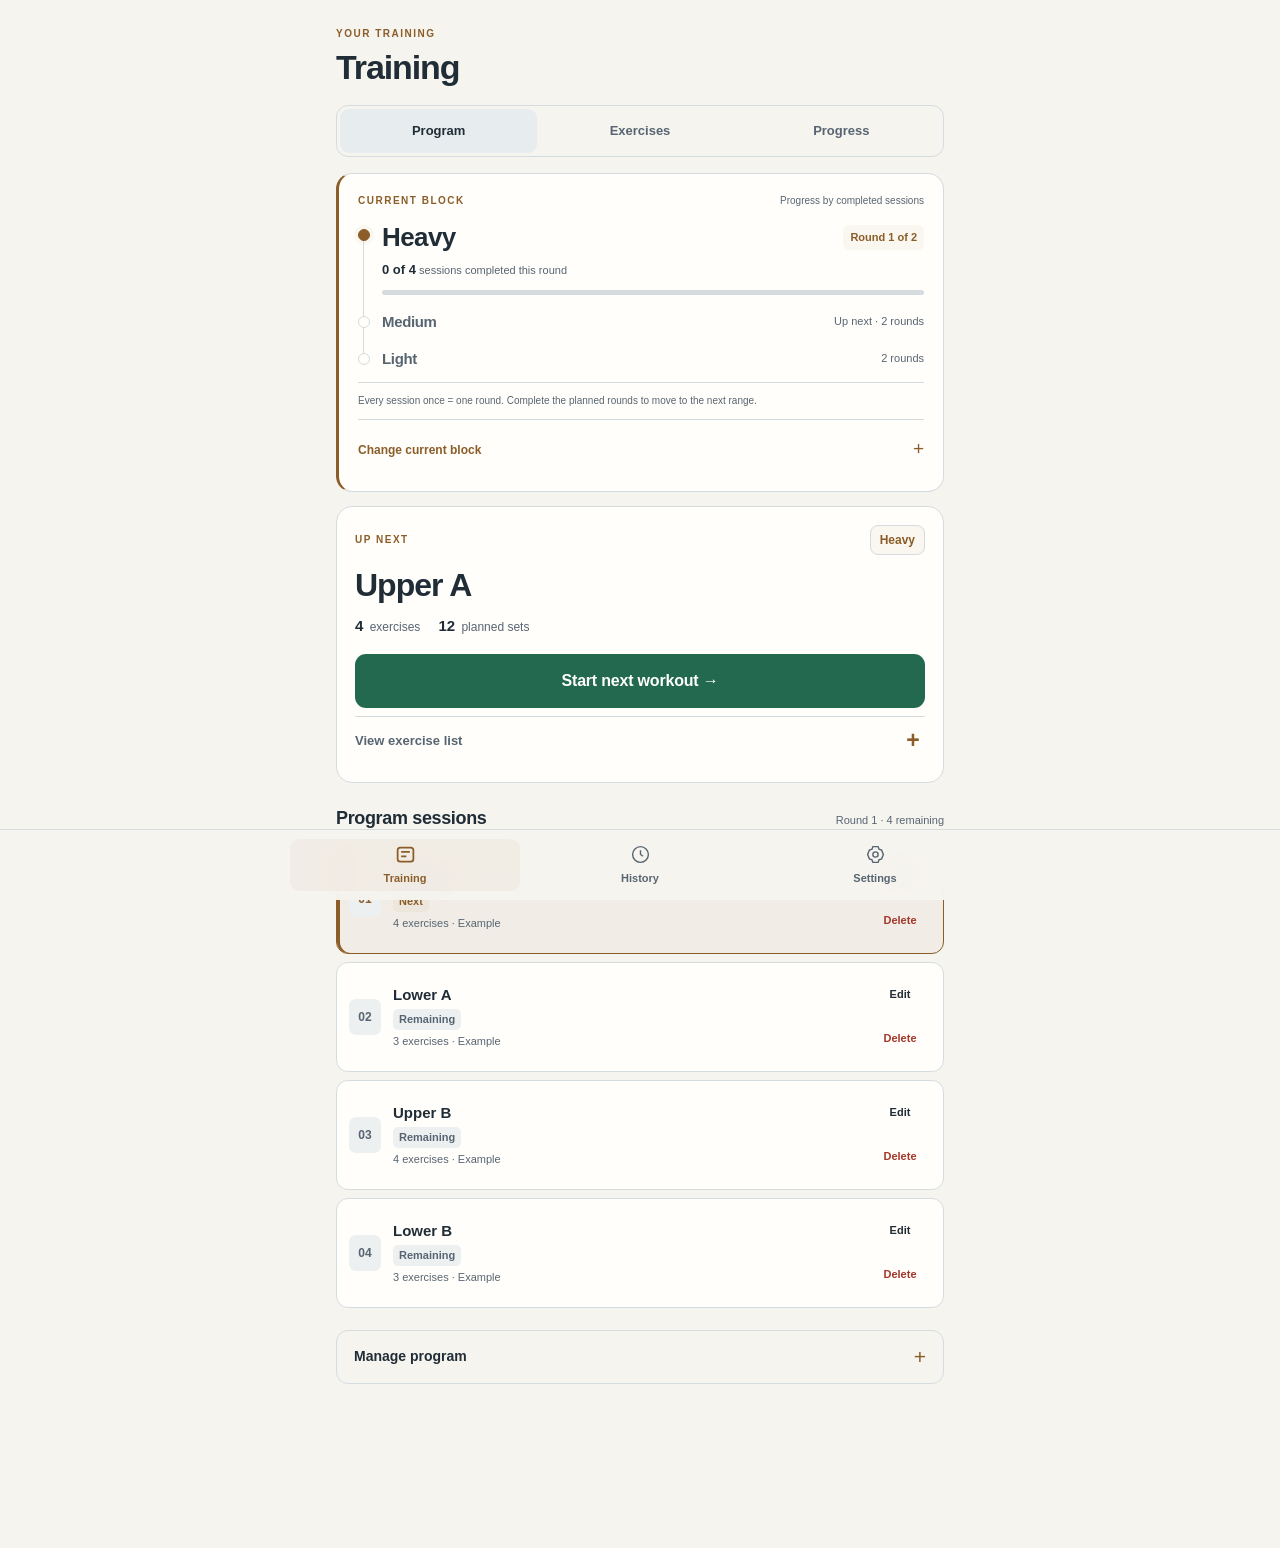
==== commit dd72154f: "Refresh the app design and compact exercise editing (v0.18.0)" ====
--- a/index.html
+++ b/index.html
@@ -1,7 +1,7 @@
 <!doctype html>
 <html lang="en-AU"><head>
 <meta charset="utf-8"><meta name="viewport" content="width=device-width,initial-scale=1,viewport-fit=cover">
-<meta name="theme-color" content="#101820"><meta name="apple-mobile-web-app-capable" content="yes">
+<meta name="theme-color" content="#0e151b"><meta name="apple-mobile-web-app-capable" content="yes">
 <meta name="apple-mobile-web-app-status-bar-style" content="default">
 <link rel="manifest" href="./manifest.webmanifest"><link rel="apple-touch-icon" href="./apple-touch-icon.png">
 <link rel="icon" href="./icon.svg"><link rel="stylesheet" href="./styles.css"><link rel="stylesheet" href="./polish.css"><title>Training Log</title>
--- a/polish.css
+++ b/polish.css
@@ -1,16 +1,18 @@
 /* A restrained visual layer; workout data and controls retain their contracts. */
 :root{
   font-family:-apple-system,BlinkMacSystemFont,"Segoe UI",sans-serif;
-  --bg:#101820;--card:#18232e;--card2:#1e2c39;--border:#30404d;
-  --text:#f1f2ee;--muted:#a7b3bd;--gold:#dfb87c;--green:#29765c;
+  --bg:#0e151b;--card:#19232b;--card2:#222f39;--border:#34424f;
+  --text:#f3f4f1;--muted:#aeb9c2;--gold:#dfb87c;--green:#29765c;
   --green2:#193b30;--previous:#203447;--input:#13202a;--inputtext:#f1f2ee;
-  --navbg:#101820f5;--selection:#273642;--amber-tint:#dfb87c12;
+  --navbg:#0e151bf5;--selection:#293744;--amber-tint:#dfb87c12;
+  --group:#b8c9ee;--group-tint:#b8c9ee0d;--on-accent:#1b242c;
 }
 body.light{
-  --bg:#f3f2ed;--card:#fffefa;--card2:#edf0f1;--border:#d4dce0;
-  --text:#202d37;--muted:#5b6a76;--gold:#8b5d28;--green:#22694f;
+  --bg:#f6f4ef;--card:#fffefa;--card2:#edf0f1;--border:#d4dce0;
+  --text:#202d37;--muted:#576572;--gold:#8b5d28;--green:#22694f;
   --green2:#e4f0e8;--previous:#e6edf3;--input:#fffefa;--inputtext:#202d37;
-  --navbg:#f8f7f2f5;--selection:#e7ecee;--amber-tint:#8b5d280c;
+  --navbg:#f6f4eff5;--selection:#e7ecee;--amber-tint:#8b5d280c;
+  --group:#425b8d;--group-tint:#425b8d08;--on-accent:#fffefa;
 }
 body{line-height:1.5;-webkit-font-smoothing:antialiased}
 .app{max-width:640px;padding-top:calc(env(safe-area-inset-top) + 26px)}
@@ -77,7 +79,10 @@
 .exercise-visibility{gap:6px}.exercise-visibility .ghost{font-size:11px;padding:10px 5px;background:transparent}
 .endcard{margin-top:28px;background:transparent;box-shadow:none}.endcard .goldbtn{background:transparent;color:var(--gold);border:1px solid var(--gold)}
 .history-entry{padding:18px 16px;border-radius:15px;margin:11px 0}.history-name{font-size:18px;font-weight:650;letter-spacing:-.3px}.history-main{gap:13px}
-.history-metrics{font-size:12px;gap:12px 22px}.history-metrics strong{font-size:17px;font-weight:650}.history-chevron{font-size:25px;color:var(--muted)}
+.history-metrics{display:grid;grid-template-columns:repeat(2,minmax(0,1fr));font-size:11px;gap:12px 16px}.history-metrics>span{display:flex;flex-direction:column;gap:3px;min-width:0}.history-metrics strong{font-size:20px;font-weight:650;line-height:1.25;margin:0}.history-metrics .metric-denominator{font-size:13px;font-weight:500;color:var(--muted)}.history-chevron{font-size:25px;color:var(--muted)}
+.history-unlogged{font-size:12px;color:var(--gold);border-top:1px solid var(--border);padding-top:10px}
+.record-overview .workout-metrics{margin-top:18px}.record-overview .unlogged-notice{margin:16px 0 0}.record-complete{font-size:12px;color:var(--muted);margin:16px 0 0;padding-top:12px;border-top:1px solid var(--border)}
+.saved-next{background:var(--amber-tint);box-shadow:none}.saved-next h2{margin:7px 0 0}.saved-next .success{margin-bottom:0}.record-sets>h2{margin-bottom:4px}.record-sets>.row>h2{margin:0}
 .history-top .pill{color:var(--gold);border-color:var(--border)}
 .field>span{font-size:12px;font-weight:600;color:var(--muted)}.field input,.field select{border-radius:11px;min-height:50px}
 .editor-row{border-radius:16px;margin:15px 0}.editor-fields{gap:12px}.editor-actions .ghost{font-size:12px}
@@ -89,3 +94,86 @@
 .nav .resume{border-color:var(--border);background:var(--card);padding:12px 15px}.toast{font-size:13px;line-height:1.5;font-weight:600;border-radius:12px}
 @media(max-width:430px){.section-title{display:block}.section-title h2{margin-bottom:12px}.session-tools{display:grid;grid-template-columns:1fr 1fr}.hero{padding:20px}.card:not(.hero):not(.exercise):not(.programme-settings){padding:16px}}
 @media(max-width:350px){.app{padding-left:12px;padding-right:12px}h1{font-size:29px}.hero,body.light .hero{padding:17px}.hero-title{font-size:31px}.session-row{gap:5px}.session-number{width:27px;flex-basis:27px}.session-row .exhead{gap:9px}.hero-actions .ghost{font-size:11px}.reference-label{letter-spacing:1px}.previous-reference{padding:11px}.nav-inner{gap:4px}}
+
+/* Compact logging: one set panel, two numeric columns, optional reference. */
+.previous-reference{padding:0;margin-bottom:12px}
+.previous-reference>summary{display:flex;align-items:center;gap:10px;min-height:48px;padding:10px 12px;list-style:none;cursor:pointer;font-size:12px;font-weight:600}
+.previous-reference>summary::-webkit-details-marker{display:none}.previous-reference>summary::after{content:'+';font-size:18px;font-weight:400;color:var(--gold);flex-shrink:0}
+.previous-reference[open]>summary::after{content:'−'}.previous-reference>summary>span:first-child{min-width:0}
+.reference-summary{margin-left:auto;max-width:42%;font-size:10px;font-weight:400;color:var(--muted);text-align:right}
+.reference-content{padding:0 12px 12px}.reference-content>.note,.reference-content>.subtle{margin:8px 0 0}
+.previous-reference>summary:focus-visible{outline:2px solid var(--gold);outline-offset:-3px;border-radius:12px}
+.current-sets{border:1px solid var(--border);border-radius:13px;background:var(--card);overflow:hidden;container-name:current-sets;container-type:inline-size}
+.current-sets .compact-set{margin:0;padding:12px;border:0;border-radius:0;box-shadow:none;background:transparent}
+.current-sets .compact-set+.compact-set{border-top:1px solid var(--border)}.current-sets .compact-set.done{background:var(--green2)}
+.set-row-heading{display:flex;align-items:center;justify-content:space-between;gap:10px;margin-bottom:10px}.set-row-heading>strong{font-size:14px;font-weight:700}
+.current-sets .compact-set .set-log{width:auto;min-width:104px;min-height:44px;padding:9px 12px;margin:0;font-size:13px;line-height:1.4;border-radius:10px;background:var(--green);color:white}
+.current-sets .compact-set.done .set-log{background:var(--card);color:var(--text);border:1px solid var(--border);font-size:12px}
+.set-fields{display:grid;grid-template-columns:repeat(2,minmax(0,1fr));gap:10px}
+.current-sets .set-fields .control-row{display:block;min-width:0;margin:0}
+.current-sets .set-fields label{display:flex;gap:3px;font-size:11px;line-height:1.4;min-height:16px}
+.current-sets .set-fields .qty{display:grid;grid-template-columns:repeat(2,minmax(0,1fr));gap:4px;margin-top:4px}
+.current-sets .compact-set .qty input,body.light .current-sets .compact-set .qty input{grid-column:1/-1;grid-row:1;min-width:0;width:100%;height:46px;padding:4px 6px;font-size:26px;border-radius:9px;font-variant-numeric:tabular-nums}
+.current-sets .compact-set .qty button,body.light .current-sets .compact-set .qty button{min-width:44px;min-height:44px;height:44px;padding:0;font-size:22px;border-radius:8px}
+.current-sets .qty button:nth-of-type(1){grid-column:1;grid-row:2}.current-sets .qty button:nth-of-type(2){grid-column:2;grid-row:2}
+.exercise-group{margin:18px 0;border:1px solid var(--gold);border-left:4px solid var(--gold);border-radius:17px;background:var(--card);overflow:hidden}
+.exercise-group-heading{display:flex;align-items:center;justify-content:space-between;gap:10px;padding:15px 14px 8px;background:var(--amber-tint)}
+.exercise-group-heading h2{font-size:16px;color:var(--gold);letter-spacing:-.2px}.group-count{font-size:11px;color:var(--muted);text-align:right}
+.group-instruction{font-size:12px;line-height:1.5;color:var(--muted);margin:0;padding:0 14px 14px;background:var(--amber-tint)}
+.exercise-group>.exercise{border:0;border-top:1px solid var(--border);border-radius:0;margin:0;box-shadow:none}
+.group-member-count{font-size:11px;font-weight:600;color:var(--gold)}.exercise-group>.exercise>.exhead{padding:16px 14px}
+.exercise-group .exbody{padding:12px}.record-group{margin:16px 0}.record-group .exercise-group-heading{padding-bottom:14px}.record-group-content{padding:0 12px}.record-group-content>.divider:first-child{display:none}.record-group-content>h3{margin-top:12px;font-size:15px}
+@container current-sets (min-width:352px){
+ .current-sets .set-fields .qty{grid-template-columns:44px minmax(0,1fr) 44px}
+ .current-sets .compact-set .qty input,body.light .current-sets .compact-set .qty input{grid-column:2;grid-row:1;height:48px;font-size:20px;padding:2px}
+ .current-sets .compact-set .qty button,body.light .current-sets .compact-set .qty button{height:48px;min-height:48px}
+ .current-sets .qty button:nth-of-type(1){grid-column:1;grid-row:1}.current-sets .qty button:nth-of-type(2){grid-column:3;grid-row:1}
+}
+.workout-status{padding:16px}
+.status-topline{display:flex;align-items:center;justify-content:space-between;gap:8px;flex-wrap:wrap}
+.workout-status .saved{font-size:11px;white-space:normal}
+.workout-metrics{display:grid;grid-template-columns:repeat(2,minmax(0,1fr));gap:16px;margin-top:14px}
+.workout-metrics>div{display:flex;flex-direction:column;gap:4px;min-width:0}
+.workout-metrics strong{font-size:26px;font-weight:650;line-height:1.2;font-variant-numeric:tabular-nums}
+.workout-metrics strong>span{font-size:16px;font-weight:500;color:var(--muted)}
+.metric-label{font-size:11px;color:var(--muted)}
+.workout-status>.rest-bar{border:0;border-top:1px solid var(--border);border-radius:0;padding:10px 0 0;margin:12px 0 0;background:transparent}
+.session-row-actions{display:flex;flex-direction:column;gap:4px;flex-shrink:0}.session-row-actions .ghost{min-width:62px;min-height:44px;padding:8px 10px;font-size:12px}
+.training-block{background:var(--card);box-shadow:none}.block-heading{display:flex;align-items:center;justify-content:space-between;gap:10px;flex-wrap:wrap}.block-heading .subtle{color:var(--muted);font-size:10px}
+.range-track{list-style:none;padding:0;margin:16px 0 0}.range-stop{display:grid;grid-template-columns:12px minmax(0,1fr);gap:14px;position:relative;padding:0 0 18px;color:var(--muted)}.range-stop:last-child{padding-bottom:0}
+.range-stop:not(:last-child)::before{content:'';position:absolute;left:5px;top:10px;bottom:-5px;width:1px;background:var(--border)}.range-marker{position:relative;z-index:1;margin-top:5px;width:12px;height:12px;border-radius:50%;border:1px solid var(--border);background:var(--card)}.current .range-marker{background:var(--gold);border-color:var(--gold);box-shadow:0 0 0 4px var(--amber-tint)}
+.range-title{display:flex;align-items:center;justify-content:space-between;gap:12px}.range-title h2{margin:0;font-size:15px;line-height:1.4;color:var(--muted);font-weight:600}.range-title>span{font-size:11px;text-align:right}.range-stop.current .range-title h2{font-size:23px;line-height:1;color:var(--text);letter-spacing:-.6px}.range-stop.current .range-title>span{color:var(--gold)}
+.block-progress{font-size:11px;color:var(--muted);margin:10px 0 0;line-height:1.6}.block-progress strong{color:var(--text);font-size:13px;font-weight:600}.range-content .progressbar{margin-top:9px;height:4px}.block-rule{color:var(--muted);margin:15px 0 0;border-top:1px solid var(--border);padding-top:12px;font-size:10px}
+.block-setup h2{margin:8px 0}.block-setup>.subtle{color:var(--muted);margin-bottom:0}.next-workout .hero-title{font-size:30px;margin-top:12px}.next-workout .programme-preview{margin-bottom:0}.next-workout .programme-preview summary{min-height:44px}
+.checklist-title{display:flex;align-items:baseline;justify-content:space-between;flex-wrap:wrap}.checklist-title h2{margin-bottom:0}.checklist-title>.small{font-size:11px}.session-state{font-size:11px;font-weight:650}.session-state.is-next{color:var(--gold)}.session-state:not(.success):not(.is-next){color:var(--muted)}.session-complete .session-number{color:var(--text);background:var(--green2)}
+.manage-programme{margin-top:22px}.manage-programme>.session-tools{padding-bottom:16px}.manage-programme form{padding-top:4px}.manage-programme .session-tools{display:flex;flex-wrap:wrap}.manage-programme .session-tools .ghost{flex:1 1 130px}
+.block-controls{margin-top:14px;padding-top:8px;border-top:1px solid var(--border)}.block-controls>.ghost{margin-top:7px;font-size:12px;min-height:44px;background:transparent}
+.block-picker>summary{display:flex;align-items:center;justify-content:space-between;gap:12px;min-height:44px;cursor:pointer;list-style:none;color:var(--gold);font-size:12px;font-weight:600}.block-picker>summary::-webkit-details-marker{display:none}.block-picker>summary::after{content:'+';font-size:19px;font-weight:400}.block-picker[open]>summary::after{content:'−'}.block-picker>summary:focus-visible{outline:2px solid var(--gold);outline-offset:3px;border-radius:6px}.block-picker form{padding:2px 0 8px}
+.range-config-row{display:grid;grid-template-columns:minmax(0,1.4fr) minmax(0,1fr);gap:10px;margin-bottom:12px}.range-config-row .field{margin:0;min-width:0}.range-config-row select{width:100%;padding-right:4px}.manage-programme form>h2{margin:14px 0}
+/* Denser editing and clearer visual hierarchy. */
+header{margin-bottom:18px}h1{font-size:34px;letter-spacing:-1.1px}.eyebrow{letter-spacing:1.5px}
+.card{box-shadow:none}.ghost{transition:background-color .12s,border-color .12s}.ghost:active{background:var(--selection)}
+.field input:focus,.field select:focus{border-color:var(--gold);box-shadow:0 0 0 2px var(--amber-tint)}
+.training-tabs{padding:3px;margin-bottom:16px;background:transparent;border-radius:12px}.training-tabs .ghost{border-radius:9px}.training-tabs .ghost.active{background:var(--selection);box-shadow:none;color:var(--text)}
+.training-block{border-radius:16px;border-left:3px solid var(--gold)}.range-stop{gap:12px;padding-bottom:16px}.range-stop.current .range-title h2{font-size:26px;font-weight:700}.range-stop.current .range-title>span{padding:4px 7px;border-radius:6px;background:var(--amber-tint);font-weight:650}.range-content .progressbar{height:5px}.block-controls{margin-top:10px}.block-rule{margin-top:13px;padding-top:10px}
+.hero,body.light .hero{background:var(--card);border-radius:16px;padding:18px;box-shadow:none}.next-workout .hero-title{font-size:32px;letter-spacing:-1px;margin:12px 0}.hero-metrics{margin-bottom:14px;gap:8px 18px}.start-workout{min-height:54px;border-radius:11px;font-size:16px;padding:15px 16px}.next-workout .programme-preview{margin-top:8px}.programme-preview summary{color:var(--muted)}
+.session-row{border-radius:12px;padding:10px 12px;margin:8px 0}.session-row.selected{border-color:var(--gold);box-shadow:inset 3px 0 0 var(--gold)}.session-row .stack{gap:3px}.session-row-actions{gap:0}.session-row-actions .ghost{border-color:transparent;background:transparent;padding:6px 8px;font-size:11px}.session-state{align-self:flex-start;padding:2px 6px;border-radius:5px;background:var(--card2)}.session-state.is-next{background:var(--amber-tint)}.session-state.success{background:var(--green2)}.session-number{border-radius:7px}.section-title{margin-top:22px}
+.manage-programme{border-radius:12px}.manage-programme>summary{min-height:52px}.range-config-row{gap:8px}.range-config-row select{min-height:46px;padding:10px 8px}
+.session-editor .editor-help{margin:10px 0;color:var(--muted);font-size:12px;line-height:1.5}.session-editor .editor-reorder-hint{font-size:11px;margin:10px 0 8px}
+.editor-session-heading{padding:12px;background:var(--card);border:1px solid var(--border);border-radius:13px}.editor-session-heading>.field{margin:0;gap:5px}.editor-session-heading>.field input{min-height:46px;padding:10px 11px;font-size:17px;font-weight:600}.editor-session-tools{display:flex;align-items:flex-start;flex-wrap:wrap;gap:4px 12px;margin-top:6px}.editor-session-tools>.ghost{background:transparent;border-color:transparent;color:var(--muted);font-size:12px;padding:8px 0;min-height:44px}
+.session-range-options{flex:1;min-width:150px}.session-range-options>summary{display:flex;align-items:center;justify-content:space-between;gap:8px;min-height:44px;cursor:pointer;list-style:none;font-size:12px;color:var(--muted)}.session-range-options>summary::-webkit-details-marker{display:none}.session-range-options>summary>span:last-child{color:var(--gold);font-size:11px;margin-left:auto}.session-range-options>summary::after{content:'+';font-size:17px;color:var(--muted)}.session-range-options[open]>summary::after{content:'−'}.session-range-options>.field{margin:4px 0}.session-range-options>.note{font-size:11px;margin-bottom:4px}.session-range-options>summary:focus-visible{outline:2px solid var(--gold);outline-offset:2px;border-radius:6px}
+.session-editor .group-editor{padding:0 12px;border-radius:12px;background:transparent;box-shadow:none;margin:10px 0}.session-editor .group-editor>summary{min-height:48px;display:flex;align-items:center;font-size:12px;font-weight:600;color:var(--group)}.session-editor .group-editor>.note{font-size:12px}.group-summary{border-radius:9px}.group-badge{color:var(--group);background:var(--group-tint);border-color:var(--group)}
+.template-exercise{padding:10px;margin:8px 0;border-radius:12px;background:var(--card);transition:border-color .12s}.template-exercise.grouped-exercise{border-left:3px solid var(--group);padding-left:8px}.template-exercise:focus-within{border-color:var(--gold)}.template-exercise.grouped-exercise:focus-within{border-left-color:var(--group)}
+.editor-exercise-fields{display:grid;grid-template-columns:minmax(0,1fr) 62px;gap:8px;align-items:end}.editor-exercise-fields .field{margin:0;gap:4px;min-width:0}.editor-exercise-fields .field>span{display:flex;align-items:center;gap:6px;flex-wrap:wrap;min-height:16px;font-size:10px;font-weight:650;color:var(--muted)}.editor-exercise-fields .group-badge{font-size:9px;padding:1px 4px;margin:0;line-height:1.4}.editor-exercise-fields input{height:44px;min-height:44px;padding:8px 9px;font-size:16px;border-radius:8px;background:var(--input);color:var(--inputtext);line-height:1.25}.editor-exercise-fields .set-count-field input{text-align:center;font-size:20px;font-weight:700;padding:6px 2px;appearance:textfield}.set-count-field input::-webkit-inner-spin-button,.set-count-field input::-webkit-outer-spin-button{appearance:none;margin:0}
+.compact-editor-actions{display:flex;align-items:center;gap:2px;margin-top:6px}.compact-editor-actions .ghost{flex:0 0 auto;min-width:44px;min-height:44px;height:44px;padding:7px 8px;border:0;border-radius:7px;background:transparent;font-size:11px;font-weight:600}.compact-editor-actions .ghost:active{background:var(--selection)}.compact-editor-actions>button:nth-of-type(2),.compact-editor-actions>button:nth-of-type(3){font-size:18px;padding:0;width:44px;color:var(--muted)}.compact-editor-actions .drag-handle{width:44px;min-width:44px;padding:0;color:var(--muted);justify-content:center}.compact-editor-actions .drag-handle>span{display:none}.compact-editor-actions .drag-handle svg{width:12px;height:20px}.editor-action-spacer{flex:1;min-width:0}.compact-editor-actions .remove{margin-left:0}.compact-editor-actions .ghost:disabled{opacity:.3}
+.editor-savebar{position:sticky;z-index:15;bottom:calc(env(safe-area-inset-bottom) + 86px);display:grid;grid-template-columns:minmax(0,1fr) auto;align-items:center;gap:10px;margin-top:14px;padding:10px 12px;border:1px solid var(--border);border-radius:13px;background:var(--card);box-shadow:0 5px 24px #0003}.editor-savebar.with-resume{bottom:calc(env(safe-area-inset-bottom) + 144px)}.editor-savebar>.stack{gap:2px;font-size:10px;color:var(--muted)}.editor-savebar>.stack>strong{font-size:12px;color:var(--text);font-weight:650}.editor-savebar .bigbtn{min-height:46px;min-width:128px;width:auto;padding:11px 13px;border-radius:9px;font-size:13px;background:var(--gold);color:var(--on-accent)}
+.session-editor>.inline-actions{gap:6px;margin-top:12px}.session-editor>.inline-actions>.ghost{font-size:12px;min-height:46px;background:transparent}.history-editor-row{padding:12px;border-radius:12px}.correction-set{margin-top:10px;padding-top:10px;border-top:1px solid var(--border)}
+.editor-row:not(.template-exercise){border-radius:13px}.editor-row .editor-drag-row{margin-bottom:0}.editor-row .editor-actions{gap:5px}.editor-row .editor-fields{gap:8px}.editor-row .field{gap:5px}.editor-row .editor-fields input{padding:10px 9px;min-height:46px}.editor-row>p.small{margin:8px 0}.editor-row>.inline-actions{margin:10px 0}.editor-row .editor-actions .ghost{min-height:44px}
+.workout-status{border-radius:14px}.workout-metrics strong{font-size:28px;letter-spacing:-.5px}.status-topline .range-pill{border-radius:6px;font-size:11px}.workout-status .saved{font-size:10px}.exercise-visibility{margin:12px 0 8px}.exercise-visibility .ghost{min-height:44px;font-size:12px}.exercise>.exhead{padding:14px;min-height:72px}.exercise>.exhead strong{font-size:16px}.exercise-status{gap:8px}.exercise.complete>.exhead{background:var(--green2)}.exercise.complete>.exhead .badge{color:var(--text)}
+.current-sets{border-radius:11px}.current-sets .compact-set{padding:10px}.set-row-heading{margin-bottom:8px}.current-sets .compact-set.done{box-shadow:inset 3px 0 0 var(--green)}.current-sets .compact-set .set-log{border-radius:8px}.current-sets .set-fields .qty input:focus{border-color:var(--gold);box-shadow:0 0 0 2px var(--amber-tint)}
+.previous-reference{border-radius:10px}.previous-reference>summary{min-height:44px;padding:8px 10px}.previous-reference .reference-summary{font-size:11px}.exercise-group{border-color:var(--group);border-radius:14px;margin:14px 0}.exercise-group-heading,.group-instruction{background:var(--group-tint)}.exercise-group-heading{padding:12px 12px 7px}.exercise-group-heading h2,.group-member-count{color:var(--group)}.group-instruction{font-size:11px;padding:0 12px 11px}.exercise-group>.exercise>.exhead{padding:13px 12px}.exercise-group .exbody{padding:10px}
+.history-entry{padding:15px;border-radius:13px}.history-top{font-size:11px}.history-name{font-size:17px}.history-main{gap:10px}.history-metrics strong{font-size:22px}.record-overview,.record-sets{border-radius:14px}.set-table tbody tr.logged-row td{font-variant-numeric:tabular-nums}.statgrid .card{border-radius:13px}.empty{border-style:dashed}
+.nav-inner{gap:5px}.nav .nav-inner button{font-size:11px;border-radius:9px;min-height:52px}.nav .nav-inner button.active{color:var(--gold);background:var(--amber-tint)}.nav .nav-inner button.active svg{stroke-width:2}.nav .resume{border-radius:11px}.toast{border:1px solid var(--green);background:var(--card);color:var(--text);font-weight:600;font-size:13px;box-shadow:0 6px 25px #0003}.error-banner{border-radius:12px}
+@media(max-width:350px){.template-exercise{padding:8px}.template-exercise.grouped-exercise{padding-left:6px}.editor-exercise-fields{grid-template-columns:minmax(0,1fr) 56px;gap:6px}.compact-editor-actions{gap:0}.compact-editor-actions .ghost{padding-left:7px;padding-right:7px}.editor-savebar{padding:9px;gap:7px}.editor-savebar .bigbtn{min-width:119px;padding-left:10px;padding-right:10px}.session-row{padding:9px}.range-title{gap:7px}.range-stop.current .range-title h2{font-size:24px}}
+@media(prefers-reduced-motion:reduce){.ghost,.template-exercise{transition:none}}
+.session-editor .group-editor>summary::after{content:'+';margin-left:auto;font-size:18px;font-weight:400}.session-editor .group-editor[open]>summary::after{content:'−'}.compact-editor-actions .drag-handle{margin-left:0}.template-exercise .editor-actions{gap:2px}
